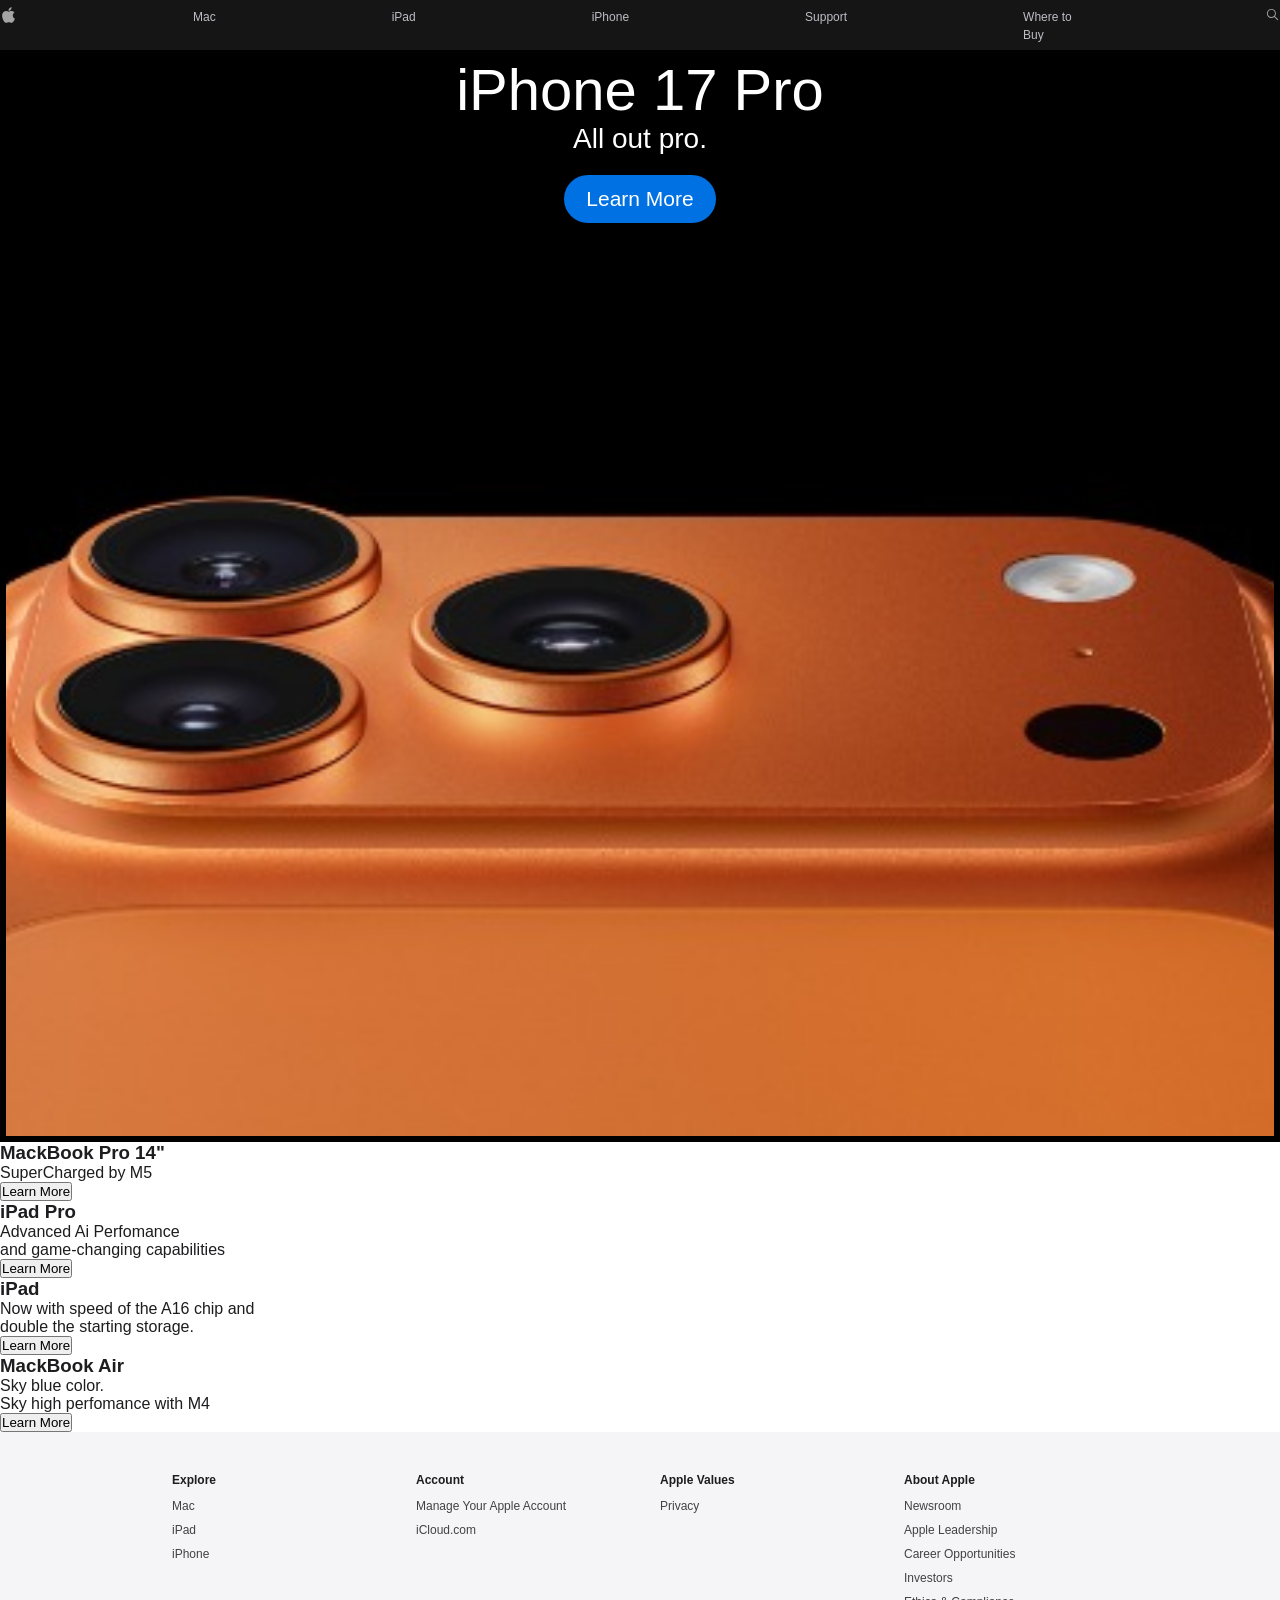
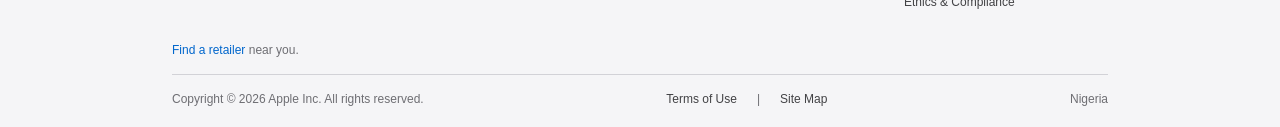
==== index.html @ 44c4ff5c "index and iphone" ====
<!DOCTYPE html>
<html lang="en">
  <head>
    <meta charset="UTF-8" />
    <meta name="viewport" content="width=device-width, initial-scale=1.0" />
    <title>Apple Nigeria</title>

    <!-- ⚠️ DO NOT TOUCH — Tech Lead manages this -->
    <link rel="stylesheet" href="base.css" />
    <link rel="stylesheet" href="/Ldcss/navbar.css" />
    <link rel="stylesheet" href="/Ldcss/hero.css" />
    <link rel="stylesheet" href="/Ldcss/products.css" />
    <link rel="stylesheet" href="/Ldcss/features.css" />
    <link rel="stylesheet" href="/Ldcss/footer.css" />
  </head>
  <body>

    <!-- ================================================
      DEV 1 — NAVBAR - Wisdom
      HTML: here inside <header class="navbar">
      CSS: /Ldcss/navbar.css
      Rule: all your styles must start with .navbar
    ================================================ -->
    <header>
      <!-- DEV 1 PUT YOUR HTML HERE -->
        <nav class="navbar">
          <div class="navContainer">
            <ul class="nav--List">
              <li class="apple-drop">
                <a href="index.html">
                  <svg class="icon" xmlns="http://www.w3.org/2000/svg" x="0px" y="0px" width="17" height="17"
                    viewBox="0 0 30 30">
                    <path
                      d="M25.565,9.785c-0.123,0.077-3.051,1.702-3.051,5.305c0.138,4.109,3.695,5.55,3.756,5.55 c-0.061,0.077-0.537,1.963-1.947,3.94C23.204,26.283,21.962,28,20.076,28c-1.794,0-2.438-1.135-4.508-1.135 c-2.223,0-2.852,1.135-4.554,1.135c-1.886,0-3.22-1.809-4.4-3.496c-1.533-2.208-2.836-5.673-2.882-9 c-0.031-1.763,0.307-3.496,1.165-4.968c1.211-2.055,3.373-3.45,5.734-3.496c1.809-0.061,3.419,1.242,4.523,1.242 c1.058,0,3.036-1.242,5.274-1.242C21.394,7.041,23.97,7.332,25.565,9.785z M15.001,6.688c-0.322-1.61,0.567-3.22,1.395-4.247 c1.058-1.242,2.729-2.085,4.17-2.085c0.092,1.61-0.491,3.189-1.533,4.339C18.098,5.937,16.488,6.872,15.001,6.688z">
                    </path>
                  </svg></a>
              </li>
        
              <li class="mac-drop">
                <a href="mac.html" class="icon2">Mac</a>
                <ul class="dropdown--mac">
                  <li class="explore">Explore All Mac</li>
                  <li>Macbook Air</li>
                  <li>Macbook Pro</li>
                  <li>iMac</li>
                  <li>Mac Studio</li>
                  <li>Mac Mini</li>
                  <li>Mac Pro</li>
                  <li>Display</li>
                </ul>
              </li>
              <li class="ipad-drop">
                <a href="ipad.html" class="icon2">iPad</a>
                <ul class="dropdown--ipad">
                  <li class="explore">Explore iPad</li>
                  <li>Explore All iPad</li>
                  <li>iPad Pro</li>
                  <li>iPad Air</li>
                  <li>iPad</li>
                  <li>iPad Mini</li>
                </ul>
              </li>
              <li class="iphone-drop">
                <a href="/html_pages/iphone.html" class="icon2">iPhone</a>
                <ul class="dropdown--iphone">
                  <li class="explore">Explore iPhone</li>
                  <li>Explore All iPhone</li>
                  <li>iPhone 17 Pro</li>
                  <li>iphone Air</li>
                  <li>iPhone 17</li>
                  <li>iPhone 16</li>
                  <li>iPhone 16e</li>
                </ul>
              </li>
              <li class="support-drop">
                <a href="support.html" class="icon2">Support</a>
        
                <div class="dropdown-wrap">
        
                  <ul class="dropdown--support">
                    <li class="explore">Explore Support</li>
                    <li>iPhone</li>
                    <li>Mac</li>
                    <li>iPad</li>
                    <li>Music</li><br><br>
                    <li class="explore">Get Help</li>
                    <li>Community</li>
                    <li>Check Coverage</li>
                    <li>Helpful Topics</li>
                    <li>Apple Account and Password</li>
                    <li>Billing and Subscription</li>
                  </ul>
                </div>
        
              </li>
              <li class="where-drop">
                <a href="where to buy.html" class="icon2">Where to Buy</a>
                <ul class="dropdown--where">
                  <li class="explore">Explore Where to Buy</li>
                  <li>Authorized Reseller</li>
                  <li>Services and Support</li>
                  <li>Explore All My to Buy</li>
                </ul>
              </li>
              <li><a href="#search">
                  <svg class="icon" xmlns="http://www.w3.org/2000/svg" x="0px" y="0px" width="15" height="15"
                    viewBox="0 0 48 48">
                    <path
                      d="M 20.5 6 C 12.509634 6 6 12.50964 6 20.5 C 6 28.49036 12.509634 35 20.5 35 C 23.956359 35 27.133709 33.779044 29.628906 31.75 L 39.439453 41.560547 A 1.50015 1.50015 0 1 0 41.560547 39.439453 L 31.75 29.628906 C 33.779044 27.133709 35 23.956357 35 20.5 C 35 12.50964 28.490366 6 20.5 6 z M 20.5 9 C 26.869047 9 32 14.130957 32 20.5 C 32 23.602612 30.776198 26.405717 28.791016 28.470703 A 1.50015 1.50015 0 0 0 28.470703 28.791016 C 26.405717 30.776199 23.602614 32 20.5 32 C 14.130953 32 9 26.869043 9 20.5 C 9 14.130957 14.130953 9 20.5 9 z">
                    </path>
                  </svg>
                </a></li>
            </ul>
          </div>
        </nav>
    </header>


    <main>

      <!-- ================================================
        DEV 2 — HERO SECTION - Joshua
        HTML: here inside <ection class="hero">
        CSS:  /Ldcss/hero.css
        Rule: all your styles must start with .hero
      ================================================ -->
      <section class="hero">
        <!-- DEV 2 PUT YOUR HTML HERE -->
         <!-- <h1>IPHONE</h1> -->
        
        <div class="hero-image">
        <h1>iPhone 17 Pro</h1>
        <h2>All out pro.</h2>
        <button type="button" class="btn">Learn More</button>
        
        
        <!-- <img src="iphone img/image.jpeg" alt="iphone 17 pr0" width/> -->
        </div>
      </section>
      </section>


      <!-- ================================================
        DEV 3 — PRODUCTS SECTION - Jerrie
        HTML: here inside <section class="products">
        CSS:  /Ldcss/products.css
        Rule: all your styles must start with .products
      ================================================ -->
      <section class="products">
        <!-- DEV 3 PUT YOUR HTML HERE -->
      </section>


      <!-- ================================================
        DEV 4 — FEATURES SECTION - Simon
        HTML: here inside <section class="features">
        CSS:  /Ldcss/features.css
        Rule: all your styles must start with .features
      ================================================ -->
      <section class="features">
        <!-- DEV 4 PUT YOUR HTML HERE -->
         <section class="iphone">
    <div class="write-up">

      <h1>MackBook Pro 14"</h1>
      <p>SuperCharged by M5</p>
      <button>Learn More</button>
      <img class="A" src="image/asset 22.jpeg" alt="">
    </div>
    
      <div class="write-up">
        <h1>iPad Pro</h1>
        <p>Advanced Ai Perfomance<br>and game-changing capabilities</p>
        <button>Learn More</button> 
        <img class="A" src="image/asset 23.jpeg" alt="">   
      </div>
      
      <div class="write-up">
        <h1>iPad</h1>
        <p>Now with speed of the A16 chip and <br>
        double the starting storage.</p>
        <button>Learn More</button>
        <img class="C" src="image/asset 24.jpeg" alt="">

      </div>
          <div class="write-up">
            <h1>MackBook Air</h1>
            <p>Sky blue color. <br>Sky high perfomance with M4</p>
            <button>Learn More</button>
            <img class="C" src="image/asset 25.jpeg" alt="">
          </div>
          </section>
      </section>

    </main>


    <!-- ================================================
      DEV 5 — FOOTER - Abdul
      HTML: here inside <footer class="apple-footer">
      CSS:  /Ldcss/footer.css
      Rule: all your styles must start with .footer
    ================================================ -->
  
      <!-- DEV 5 PUT YOUR HTML HERE -->
        <footer class="apple-footer">
  <div class="footer-container">

    <div class="footer-links">

      <div class="footer-column">
        <h4>Explore</h4>
        <ul>
          <li><a href="#">Mac</a></li>
          <li><a href="#">iPad</a></li>
          <li><a href="#">iPhone</a></li>
        </ul>
      </div>

      <div class="footer-column">
        <h4>Account</h4>
        <ul>
          <li><a href="#">Manage Your Apple Account</a></li>
          <li><a href="#">iCloud.com</a></li>
        </ul>
      </div>

      <div class="footer-column">
        <h4>Apple Values</h4>
        <ul>
          <li><a href="#">Privacy</a></li>
        </ul>
      </div>

      <div class="footer-column">
        <h4>About Apple</h4>
        <ul>
          <li><a href="#">Newsroom</a></li>
          <li><a href="#">Apple Leadership</a></li>
          <li><a href="#">Career Opportunities</a></li>
          <li><a href="#">Investors</a></li>
          <li><a href="#">Ethics & Compliance</a></li>
        </ul>
      </div>

    </div>

    <div class="footer-retailer">
       <p><a href="https://locate.apple.com/ng/en/">Find a retailer</a> near you.</p>
    </div>

    <hr>

    <div class="footer-bottom">
      <p>Copyright © 2026 Apple Inc. All rights reserved.</p>

      <div class="footer-legal-links">
        <a href="#">Terms of Use</a>
        <p> | </p>
        <a href="#">Site Map</a>
      </div>

      <p>Nigeria</p>
    </div>

  </div>
    </footer>

  </body>
</html>
---- base.css ----
/* ================================================
   BASE — DO NOT TOUCH
   Managed by: Tech Lead
================================================ */

* {
  margin: 0;
  padding: 0;
  box-sizing: border-box;
}

:root {
  --color-black: #1d1d1f;
  --color-white: #f5f5f7;
  --color-gray: #6e6e73;
  --color-blue: #0071e3;
  --font-main: -apple-system, BlinkMacSystemFont, 'SF Pro Display', sans-serif;
  --max-width: 1200px;
}

body {
  font-family: var(--font-main);
  color: var(--color-black);
  background-color: #fff;
}
---- Ldcss/navbar.css ----
* {
  margin: 0;
  padding: 0;
  box-sizing: border-box;
}

header {
  background: rgba(0, 0, 0, 0.9176470588);
  position: sticky;
  top: 0;
  position: relative;
  z-index: 1000;
}

.navbar {
  width: 100%;
  height: 50px;
  display: flex;
  align-items: center;
}

.nav--List {
  display: flex;
  list-style: none;
  gap: 11em;
  align-self: center;
}

.navbar ul li a {
  text-decoration: none;
  color: #bdbdc5;
  font-size: 12px;
  font-weight: 400;
}

.icon {
  fill: #a4a4a4;
  transition: fill 0.3s ease;
  cursor: pointer;
  font-size: 10px;
}

.icon:hover {
  fill: rgb(255, 255, 255);
}

.icon2 {
  fill: #a4a4a4;
  transition: color 0.3s ease;
  cursor: pointer;
}

.icon2:hover {
  color: rgb(255, 255, 255);
}

.navContainer {
  width: -moz-max-content;
  width: max-content;
  margin: 0 auto;
  display: flex;
  justify-content: center;
}

.dropdown--mac {
  display: none;
  position: absolute;
  top: 50px;
  left: 0;
  width: 100%;
  background-color: rgba(0, 0, 0, 0.9176470588);
  color: #6e6e73;
  padding: 3em 0;
  font-size: 17px;
}

.dropdown--ipad {
  display: none;
  position: absolute;
  top: 50px;
  left: 0;
  width: 100%;
  background-color: rgba(0, 0, 0, 0.9176470588);
  color: #6e6e73;
  padding: 3.5em 0;
  font-size: 17px;
}

.dropdown--iphone {
  display: none;
  position: absolute;
  top: 50px;
  left: 0;
  width: 100%;
  background-color: rgba(0, 0, 0, 0.9176470588);
  color: #6e6e73;
  padding: 3.5em 0;
  font-size: 17px;
}

.dropdown--support {
  display: none;
  position: absolute;
  top: 50px;
  left: 0;
  width: 100%;
  background-color: rgba(0, 0, 0, 0.9176470588);
  color: #6e6e73;
  padding: 3.5em 0;
  font-size: 17px;
}

.dropdown--where {
  display: none;
  position: absolute;
  top: 50px;
  left: 0;
  width: 100%;
  background-color: rgba(0, 0, 0, 0.9176470588);
  color: #6e6e73;
  padding: 3.5em 0;
  font-size: 17px;
}

.dropdown-wrap {
  max-width: 980px;
  margin: 0 auto;
  display: flex;
}

.mac-drop:hover .dropdown--mac {
  display: block;
}

.ipad-drop:hover .dropdown--ipad {
  display: block;
}

.iphone-drop:hover .dropdown--iphone {
  display: block;
}

.support-drop:hover .dropdown--support {
  display: block;
}

.where-drop:hover .dropdown--where {
  display: block;
}

.dropdown--ipad li a {
  color: #6e6e73;
  text-decoration: none;
}

.dropdown--mac li a {
  color: #6e6e73;
  text-decoration: none;
}

.dropdown--ipad li:hover {
  color: rgb(255, 255, 255);
  cursor: pointer;
}

.dropdown--mac li:hover {
  color: rgb(255, 255, 255);
  cursor: pointer;
}

.dropdown--iphone li a {
  color: #6e6e73;
  text-decoration: none;
}

.dropdown--iphone li:hover {
  color: rgb(255, 255, 255);
  cursor: pointer;
}

.dropdown--support li a {
  color: #6e6e73;
  text-decoration: none;
}

.dropdown--support li:hover {
  color: rgb(255, 255, 255);
  cursor: pointer;
}

.dropdown--where li a {
  color: #6e6e73;
  text-decoration: none;
}

.dropdown--where li:hover {
  color: rgb(255, 255, 255);
  cursor: pointer;
}

.explore {
  font-size: 9px;
}

#header-title {
  font-size: 56px;
  line-height: 60px;
  font-weight: 600;
  margin: 0.5em 1.78em;
}

@media screen and (max-width: 1200px) {
  .navbar ul {
    gap: 3em;
  }
}

@media screen and (max-width: 768px) {
  .navbar ul {
    gap: 2em;
  }
}

@media screen and (max-width: 480px) {
  .navbar ul {
    gap: 1em;
  }
}

@media screen and (max-width: 360px) {
  .navbar ul {
    gap: 0.5em;
  }
}

* {
  margin: 0;
  padding: 0;
  box-sizing: border-box;
  font-family: "SF Pro Text", -apple-system, BlinkMacSystemFont, "Segoe UI", Roboto, Helvetica, Arial, sans-serif;
}

/*# sourceMappingURL=styles.css.map */
---- Ldcss/hero.css ----
.hero{
  padding: 6px;
  margin: 0%;
  color: #ffff;
  font-size: 58px;
  font-family: system-ui, -apple-system, BlinkMacSystemFont, 'Segoe UI', Roboto, Oxygen, Ubuntu, Cantarell, 'Open Sans', 'Helvetica Neue', sans-serif;
  background-color: black;
  
  .header-title {
  font-size: 24px;
  line-height: 60px;
  font-weight: 500;
  /* margin: 0.5em 1.78em; */
}

  
 .hero-image{
  background-image: url("../Assets/image/image.jpeg");
  height: 120vh;
  background-size: cover;
  background-position: center top;
  display: flex;
  flex-direction: column;
  width: 100%;
  align-items: center;
  background-repeat: no-repeat;

  

  

 }

 h2{
  padding-bottom: 20px;
  font-weight: 400;
  font-size: 28px;
 }

 .btn{
  font-size: 21px;
  padding: 12px 22px;
  border-radius: 100px;
  background-color: #0071E3;
  color: #ffff;
  border: none;
  }
  h1{
    font-size: 58px;
    font-weight: 500;
  }
   }
---- Ldcss/footer.css ----
/* ================================
   APPLE FOOTER (Nigeria Version)
================================ */

.apple-footer {
  background-color: #f5f5f7;
  color: #6e6e73;
  font-family: -apple-system, BlinkMacSystemFont, "SF Pro Text",
    "SF Pro Display", "Helvetica Neue", Helvetica, Arial, sans-serif;
  font-size: 12px;
  line-height: 1.33337;
  font-weight: 400;
  padding: 40px 0 20px;
}

.footer-container {
  max-width: 1024px;
  margin: 0 auto;
  padding: 0 22px;
}

/* ================================
   TOP LINK COLUMNS
================================ */

.footer-links {
  display: grid;
  grid-template-columns: repeat(4, 1fr);
  column-gap: 40px;
  margin-bottom: 24px;
}

.footer-column h4 {
  font-size: 12px;
  font-weight: 600;
  color: #1d1d1f;
  margin-bottom: 10px;
}

.footer-column ul {
  list-style: none;
  padding: 0;
  margin: 0;
}

.footer-column li {
  margin-bottom: 8px;
}

.footer-column a {
  text-decoration: none;
  color: #424245;
  transition: color 0.2s ease;
}

.footer-column a:hover {
  text-decoration: underline;
}

/* ================================
   RETAILER ROW
================================ */

.footer-retailer {
  font-size: 12px;
  margin-bottom: 16px;
}

.footer-retailer a {
  color: #0066cc; 
  text-decoration: none;
}

.footer-retailer a:hover {
  text-decoration: underline;
}

/* ================================
   DIVIDER
================================ */

.apple-footer hr {
  border: none;
  border-top: 1px solid #d2d2d7;
  margin: 16px 0;
}

/* ================================
   BOTTOM LEGAL ROW
================================ */

.footer-bottom {
  display: flex;
  align-items: center;
  justify-content: space-between;
  font-size: 12px;
}

.footer-legal-links {
  display: flex;
  gap: 20px;
}

.footer-legal-links a {
  color: #424245;
  text-decoration: none;
}

.footer-legal-links a:hover {
  text-decoration: underline;
}

.footer-bottom p {
  margin: 0;
}

.apple-footer {
  background: #f5f5f7;
  width: 100%;
}

.footer-container {
  max-width: 980px;   
  margin: 0 auto;
  padding: 0 22px;
}


/* ================================
   IPHONE PAGE FOOTER (Nigeria Version)
================================ */


/* legal information/Footnotes Section and disclaimers. */
  /* RESET */

  * {
    margin: 0;
    padding: 0;
    box-sizing: border-box;
  }

  body {
  margin: 0;
  font-family: -apple-system, BlinkMacSystemFont, "SF Pro Text",
               "SF Pro Icons", "Helvetica Neue", Helvetica, Arial, sans-serif;
  background: #ffffff;
}

/* LEGAL SECTION  */
.iphone-legal {
  background-color: #f5f5f7;
  padding-top: 40px;
  padding-bottom: 40px;
  border-bottom: 1px solid #d2d2d7;
  font-size: 12px;
  line-height: 1.33337;
  color: #6e6e73;
}

/* CENTER CONTAINER */
.legal-container {
  max-width: 980px;
  margin: 0 auto;
  padding-left: 22px;
  padding-right: 22px;
}

/* ORDERED LIST */
.legal-list {
  margin: 0;
  padding-left: 20px;
}

/* LIST ITEMS */
.legal-list li {
  margin-bottom: 8px;
}

/* LAST LIST ITEM */
.legal-list li:last-child {
  margin-bottom: 16px;
}

/* PARAGRAPHS AFTER LIST */
.legal-extra {
  margin-top: 8px;
  margin-bottom: 1px;
}

/* LINKS */
.iphone-legal a {
  color: rgb(36, 37, 38);
  text-decoration: underline;
}

.iphone-legal a:hover {
  color: #004080;
}

/* ================================
   RESPONSIVE
================================ */

@media (max-width: 768px) {

  .footer-links {
    grid-template-columns: 1fr;
    row-gap: 24px;
  }

  .footer-bottom {
    flex-direction: column;
    align-items: flex-start;
    gap: 10px;
  }

  .footer-legal-links {
    gap: 12px;
  }
}
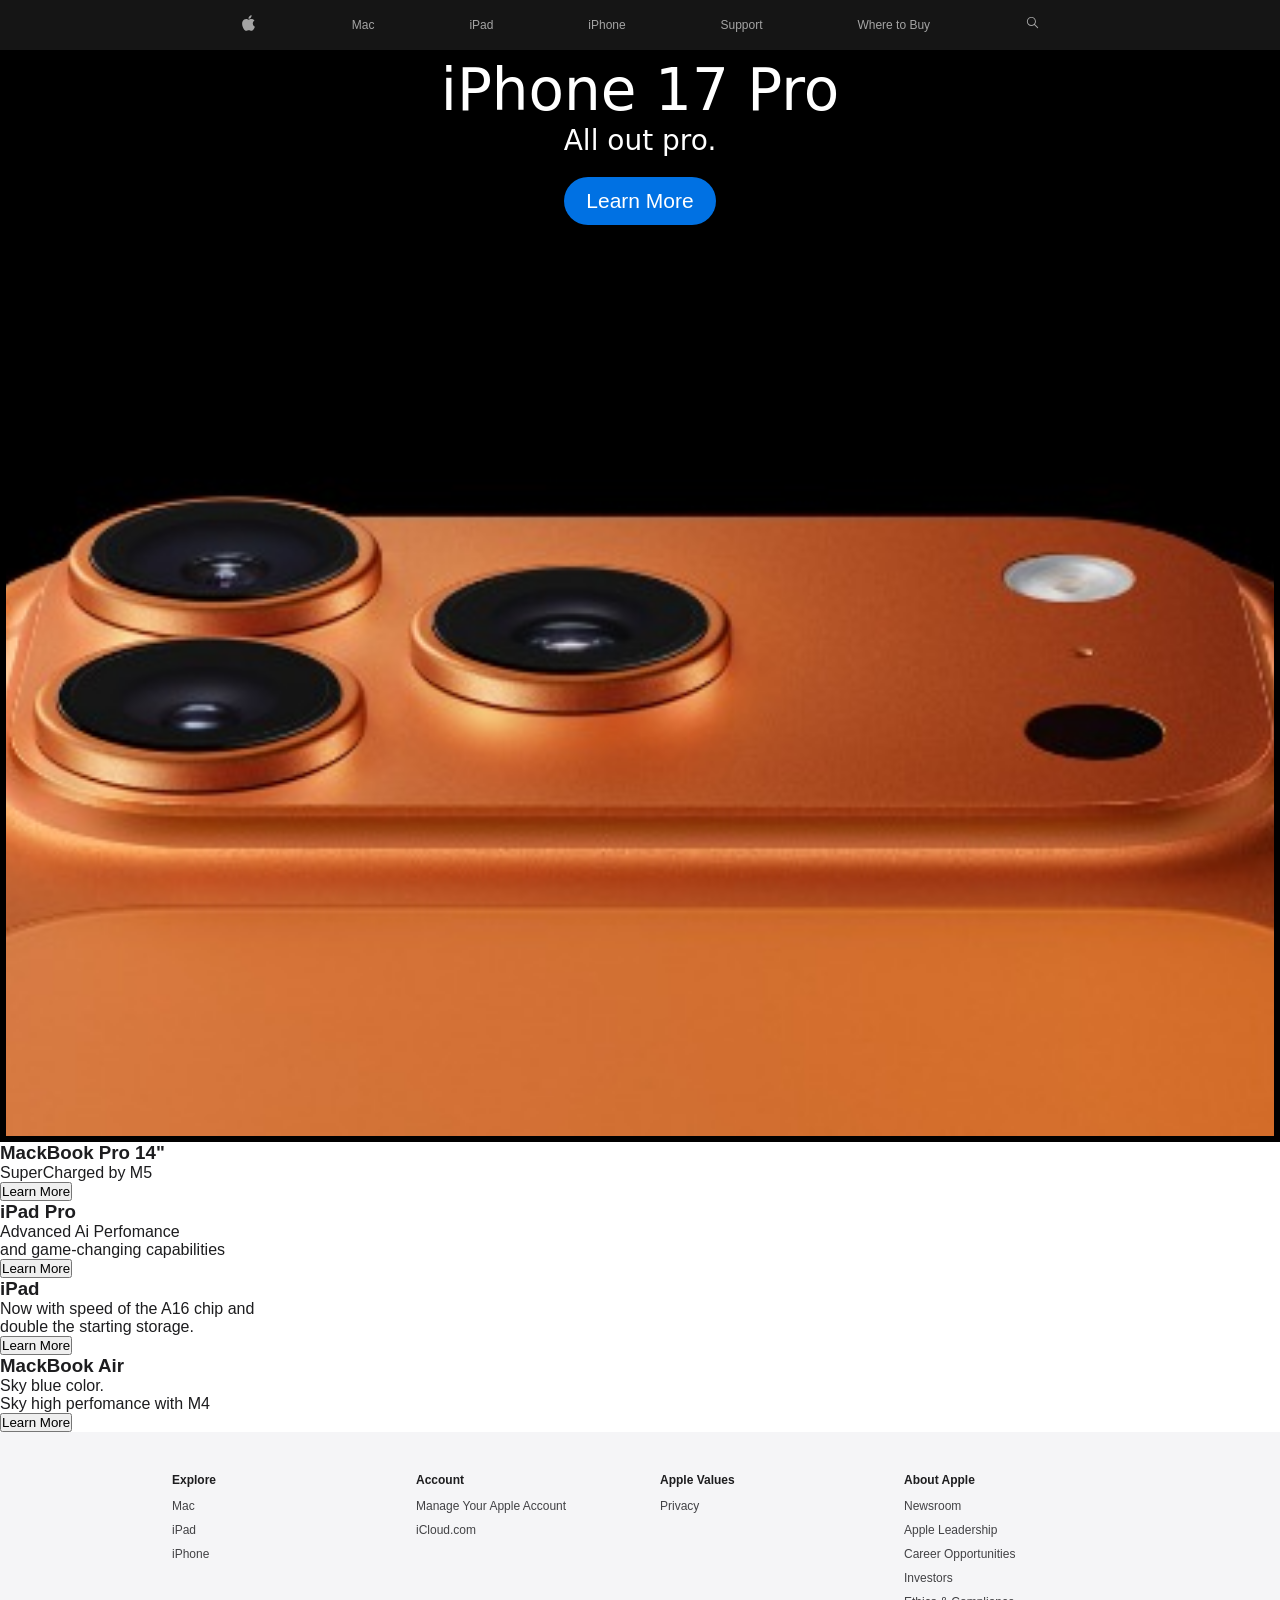
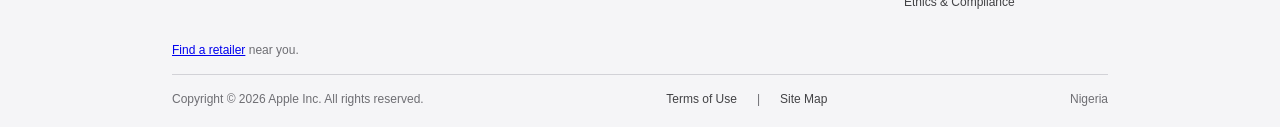
==== commit e8f32a21: "Implementation - Footer_Section" ====
--- a/index.html
+++ b/index.html
@@ -11,7 +11,7 @@
     <link rel="stylesheet" href="/Ldcss/hero.css" />
     <link rel="stylesheet" href="/Ldcss/products.css" />
     <link rel="stylesheet" href="/Ldcss/features.css" />
-    <link rel="stylesheet" href="/Ldcss/footer.css" />
+    <link rel="stylesheet" href="Ldcss/footer.css" />
   </head>
   <body>
 
@@ -120,7 +120,7 @@
 
       <!-- ================================================
         DEV 2 — HERO SECTION - Joshua
-        HTML: here inside <ection class="hero">
+        HTML: here inside <section class="hero">
         CSS:  /Ldcss/hero.css
         Rule: all your styles must start with .hero
       ================================================ -->
@@ -199,7 +199,7 @@
       DEV 5 — FOOTER - Abdul
       HTML: here inside <footer class="apple-footer">
       CSS:  /Ldcss/footer.css
-      Rule: all your styles must start with .footer
+      Rule: all your styles must start with .apple-footer
     ================================================ -->
   
       <!-- DEV 5 PUT YOUR HTML HERE -->
@@ -245,12 +245,19 @@
 
     </div>
 
+    <!-- RETAILER SECTION -->
+
     <div class="footer-retailer">
-       <p><a href="https://locate.apple.com/ng/en/">Find a retailer</a> near you.</p>
-    </div>
+       <p>
+        <a href="https://locate.apple.com/ng/en/">Find a retailer</a> near you.</p>
+    </div>
+
+    <!-- DIVIDER -->
 
     <hr>
 
+    <!-- BOTTOM LEGAL BAR -->
+    
     <div class="footer-bottom">
       <p>Copyright © 2026 Apple Inc. All rights reserved.</p>
 
--- a/Ldcss/navbar.css
+++ b/Ldcss/navbar.css
@@ -1,11 +1,5 @@
-* {
-  margin: 0;
-  padding: 0;
-  box-sizing: border-box;
-}
-
 header {
-  background: rgba(0, 0, 0, 0.9176470588);
+  background: rgb(21, 21, 21);
   position: sticky;
   top: 0;
   position: relative;
@@ -19,225 +13,276 @@
   align-items: center;
 }
 
-.nav--List {
-  display: flex;
-  list-style: none;
-  gap: 11em;
+.navbar .nav--List {
+  display: flex;
+  list-style: none;
+  width: 100%;
+  justify-content: space-between;
   align-self: center;
 }
 
 .navbar ul li a {
   text-decoration: none;
-  color: #bdbdc5;
+  color: #a4a4a4;
   font-size: 12px;
   font-weight: 400;
 }
 
-.icon {
+.navbar .icon {
   fill: #a4a4a4;
   transition: fill 0.3s ease;
   cursor: pointer;
   font-size: 10px;
 }
 
-.icon:hover {
+.navbar .icon:hover {
   fill: rgb(255, 255, 255);
 }
 
-.icon2 {
+.navbar .icon2 {
   fill: #a4a4a4;
   transition: color 0.3s ease;
   cursor: pointer;
 }
 
-.icon2:hover {
-  color: rgb(255, 255, 255);
-}
-
-.navContainer {
-  width: -moz-max-content;
-  width: max-content;
-  margin: 0 auto;
-  display: flex;
-  justify-content: center;
-}
-
-.dropdown--mac {
-  display: none;
-  position: absolute;
-  top: 50px;
-  left: 0;
-  width: 100%;
-  background-color: rgba(0, 0, 0, 0.9176470588);
-  color: #6e6e73;
-  padding: 3em 0;
-  font-size: 17px;
-}
-
-.dropdown--ipad {
-  display: none;
-  position: absolute;
-  top: 50px;
-  left: 0;
-  width: 100%;
-  background-color: rgba(0, 0, 0, 0.9176470588);
-  color: #6e6e73;
-  padding: 3.5em 0;
-  font-size: 17px;
-}
-
-.dropdown--iphone {
-  display: none;
-  position: absolute;
-  top: 50px;
-  left: 0;
-  width: 100%;
-  background-color: rgba(0, 0, 0, 0.9176470588);
-  color: #6e6e73;
-  padding: 3.5em 0;
-  font-size: 17px;
-}
-
-.dropdown--support {
-  display: none;
-  position: absolute;
-  top: 50px;
-  left: 0;
-  width: 100%;
-  background-color: rgba(0, 0, 0, 0.9176470588);
-  color: #6e6e73;
-  padding: 3.5em 0;
-  font-size: 17px;
-}
-
-.dropdown--where {
-  display: none;
-  position: absolute;
-  top: 50px;
-  left: 0;
-  width: 100%;
-  background-color: rgba(0, 0, 0, 0.9176470588);
-  color: #6e6e73;
-  padding: 3.5em 0;
-  font-size: 17px;
-}
-
-.dropdown-wrap {
+.navbar .icon2:hover {
+  color: rgb(255, 255, 255);
+}
+
+.navbar .navContainer {
+  width: 800px;
+  margin: 0 auto;
+  display: flex;
+}
+
+.navbar .dropdown--mac {
+  display: none;
+  position: absolute;
+  top: 35px;
+  left: 0;
+  width: 100%;
+  background-color: rgb(21, 21, 21);
+  color: #cbcbd1;
+  padding: 3em 0;
+  font-size: 23px;
+  font-weight: 500;
+  z-index: 1000;
+}
+
+.navbar .dropdown--mac div {
+  width: 800px;
+  margin: 0 auto;
+  list-style: none;
+}
+
+.navbar .dropdown--mac li {
+  line-height: 1.8;
+}
+
+.navbar .dropdown--ipad {
+  display: none;
+  position: absolute;
+  top: 35px;
+  left: 0;
+  width: 100%;
+  background-color: rgb(21, 21, 21);
+  color: #cbcbd1;
+  padding: 3em 0;
+  font-size: 23px;
+  font-weight: 500;
+  z-index: 1000;
+}
+
+.navbar .dropdown--ipad div {
+  width: 800px;
+  margin: 0 auto;
+  list-style: none;
+}
+
+.navbar .dropdown--ipad li {
+  line-height: 1.8;
+}
+
+.navbar .dropdown--iphone {
+  display: none;
+  position: absolute;
+  top: 35px;
+  left: 0;
+  width: 100%;
+  background-color: rgb(21, 21, 21);
+  color: #cbcbd1;
+  padding: 3em 0;
+  font-size: 23px;
+  font-weight: 500;
+  z-index: 1000;
+}
+
+.navbar .dropdown--iphone div {
+  width: 800px;
+  margin: 0 auto;
+  list-style: none;
+}
+
+.navbar .dropdown--iphone li {
+  line-height: 1.8;
+}
+
+.navbar .dropdown--support {
+  display: none;
+  position: absolute;
+  top: 35px;
+  left: 0;
+  width: 100%;
+  background-color: rgb(21, 21, 21);
+  color: #cbcbd1;
+  padding: 3em 0;
+  font-size: 23px;
+  font-weight: 500;
+  z-index: 1000;
+}
+
+.navbar .dropdown--mac > div {
+  width: 800px;
+  margin: 0 auto;
+  list-style: none;
+  display: flex;
+  gap: 2em;
+}
+
+.navbar .dropdown--ipad > div {
+  width: 800px;
+  margin: 0 auto;
+  list-style: none;
+  display: flex;
+  gap: 2em;
+}
+
+.navbar .dropdown--iphone > div {
+  width: 800px;
+  margin: 0 auto;
+  list-style: none;
+  display: flex;
+  gap: 2em;
+}
+
+.navbar .dropdown--support > div {
+  width: 800px;
+  margin: 0 auto;
+  list-style: none;
+  display: flex;
+  gap: 4em;
+}
+
+.navbar .dropdown--support {
+  line-height: 1.7;
+}
+
+.navbar .dropdown--where {
+  display: none;
+  position: absolute;
+  top: 35px;
+  left: 0;
+  width: 100%;
+  background-color: rgb(21, 21, 21);
+  color: #cbcbd1;
+  padding: 3em 0;
+  font-size: 23px;
+  font-weight: 500;
+  z-index: 1000;
+}
+
+.navbar .dropdown--where div {
+  width: 800px;
+  margin: 0 auto;
+  list-style: none;
+}
+
+.navbar .dropdown--where li {
+  line-height: 1.8;
+}
+
+.navbar .dropdown-wrap {
   max-width: 980px;
   margin: 0 auto;
   display: flex;
 }
 
-.mac-drop:hover .dropdown--mac {
-  display: block;
-}
-
-.ipad-drop:hover .dropdown--ipad {
-  display: block;
-}
-
-.iphone-drop:hover .dropdown--iphone {
-  display: block;
-}
-
-.support-drop:hover .dropdown--support {
-  display: block;
-}
-
-.where-drop:hover .dropdown--where {
-  display: block;
-}
-
-.dropdown--ipad li a {
-  color: #6e6e73;
-  text-decoration: none;
-}
-
-.dropdown--mac li a {
-  color: #6e6e73;
-  text-decoration: none;
-}
-
-.dropdown--ipad li:hover {
-  color: rgb(255, 255, 255);
-  cursor: pointer;
-}
-
-.dropdown--mac li:hover {
-  color: rgb(255, 255, 255);
-  cursor: pointer;
-}
-
-.dropdown--iphone li a {
-  color: #6e6e73;
-  text-decoration: none;
-}
-
-.dropdown--iphone li:hover {
-  color: rgb(255, 255, 255);
-  cursor: pointer;
-}
-
-.dropdown--support li a {
-  color: #6e6e73;
-  text-decoration: none;
-}
-
-.dropdown--support li:hover {
-  color: rgb(255, 255, 255);
-  cursor: pointer;
-}
-
-.dropdown--where li a {
-  color: #6e6e73;
-  text-decoration: none;
-}
-
-.dropdown--where li:hover {
-  color: rgb(255, 255, 255);
-  cursor: pointer;
-}
-
-.explore {
-  font-size: 9px;
-}
-
-#header-title {
-  font-size: 56px;
-  line-height: 60px;
+.navbar .mac-drop:hover .dropdown--mac {
+  display: block;
+}
+
+.navbar .ipad-drop:hover .dropdown--ipad {
+  display: block;
+}
+
+.navbar .iphone-drop:hover .dropdown--iphone {
+  display: block;
+}
+
+.navbar .support-drop:hover .dropdown--support {
+  display: block;
+}
+
+.navbar .where-drop:hover .dropdown--where {
+  display: block;
+}
+
+.navbar .dropdown--ipad li a {
+  color: #6e6e73;
+  text-decoration: none;
+}
+
+.navbar .dropdown--mac li a {
+  color: #6e6e73;
+  text-decoration: none;
+}
+
+.navbar .dropdown--ipad li:hover {
+  color: rgb(255, 255, 255);
+  cursor: pointer;
+}
+
+.navbar .dropdown--mac li:hover {
+  color: rgb(255, 255, 255);
+  cursor: pointer;
+}
+
+.navbar .dropdown--iphone li a {
+  color: #6e6e73;
+  text-decoration: none;
+}
+
+.navbar .dropdown--iphone li:hover {
+  color: rgb(255, 255, 255);
+  cursor: pointer;
+}
+
+.navbar .dropdown--support li a {
+  color: #6e6e73;
+  text-decoration: none;
+}
+
+.navbar .dropdown--support li:hover {
+  color: rgb(255, 255, 255);
+  cursor: pointer;
+}
+
+.navbar .dropdown--where li a {
+  color: #6e6e73;
+  text-decoration: none;
+}
+
+.navbar .dropdown--where li:hover {
+  color: rgb(255, 255, 255);
+  cursor: pointer;
+}
+
+.navbar .explore {
+  font-size: 10px;
+  font-weight: 400;
+}
+
+.navbar .explorer {
+  font-size: 13px;
   font-weight: 600;
-  margin: 0.5em 1.78em;
-}
-
-@media screen and (max-width: 1200px) {
-  .navbar ul {
-    gap: 3em;
-  }
-}
-
-@media screen and (max-width: 768px) {
-  .navbar ul {
-    gap: 2em;
-  }
-}
-
-@media screen and (max-width: 480px) {
-  .navbar ul {
-    gap: 1em;
-  }
-}
-
-@media screen and (max-width: 360px) {
-  .navbar ul {
-    gap: 0.5em;
-  }
-}
-
-* {
-  margin: 0;
-  padding: 0;
-  box-sizing: border-box;
-  font-family: "SF Pro Text", -apple-system, BlinkMacSystemFont, "Segoe UI", Roboto, Helvetica, Arial, sans-serif;
-}
-
-/*# sourceMappingURL=styles.css.map */+}
--- a/Ldcss/footer.css
+++ b/Ldcss/footer.css
@@ -66,14 +66,10 @@
   margin-bottom: 16px;
 }
 
-.footer-retailer a {
-  color: #0066cc; 
-  text-decoration: none;
+.footer-retailer a { 
+  text-decoration: underline;
 }
 
-.footer-retailer a:hover {
-  text-decoration: underline;
-}
 
 /* ================================
    DIVIDER
@@ -125,79 +121,6 @@
   padding: 0 22px;
 }
 
-
-/* ================================
-   IPHONE PAGE FOOTER (Nigeria Version)
-================================ */
-
-
-/* legal information/Footnotes Section and disclaimers. */
-  /* RESET */
-
-  * {
-    margin: 0;
-    padding: 0;
-    box-sizing: border-box;
-  }
-
-  body {
-  margin: 0;
-  font-family: -apple-system, BlinkMacSystemFont, "SF Pro Text",
-               "SF Pro Icons", "Helvetica Neue", Helvetica, Arial, sans-serif;
-  background: #ffffff;
-}
-
-/* LEGAL SECTION  */
-.iphone-legal {
-  background-color: #f5f5f7;
-  padding-top: 40px;
-  padding-bottom: 40px;
-  border-bottom: 1px solid #d2d2d7;
-  font-size: 12px;
-  line-height: 1.33337;
-  color: #6e6e73;
-}
-
-/* CENTER CONTAINER */
-.legal-container {
-  max-width: 980px;
-  margin: 0 auto;
-  padding-left: 22px;
-  padding-right: 22px;
-}
-
-/* ORDERED LIST */
-.legal-list {
-  margin: 0;
-  padding-left: 20px;
-}
-
-/* LIST ITEMS */
-.legal-list li {
-  margin-bottom: 8px;
-}
-
-/* LAST LIST ITEM */
-.legal-list li:last-child {
-  margin-bottom: 16px;
-}
-
-/* PARAGRAPHS AFTER LIST */
-.legal-extra {
-  margin-top: 8px;
-  margin-bottom: 1px;
-}
-
-/* LINKS */
-.iphone-legal a {
-  color: rgb(36, 37, 38);
-  text-decoration: underline;
-}
-
-.iphone-legal a:hover {
-  color: #004080;
-}
-
 /* ================================
    RESPONSIVE
 ================================ */
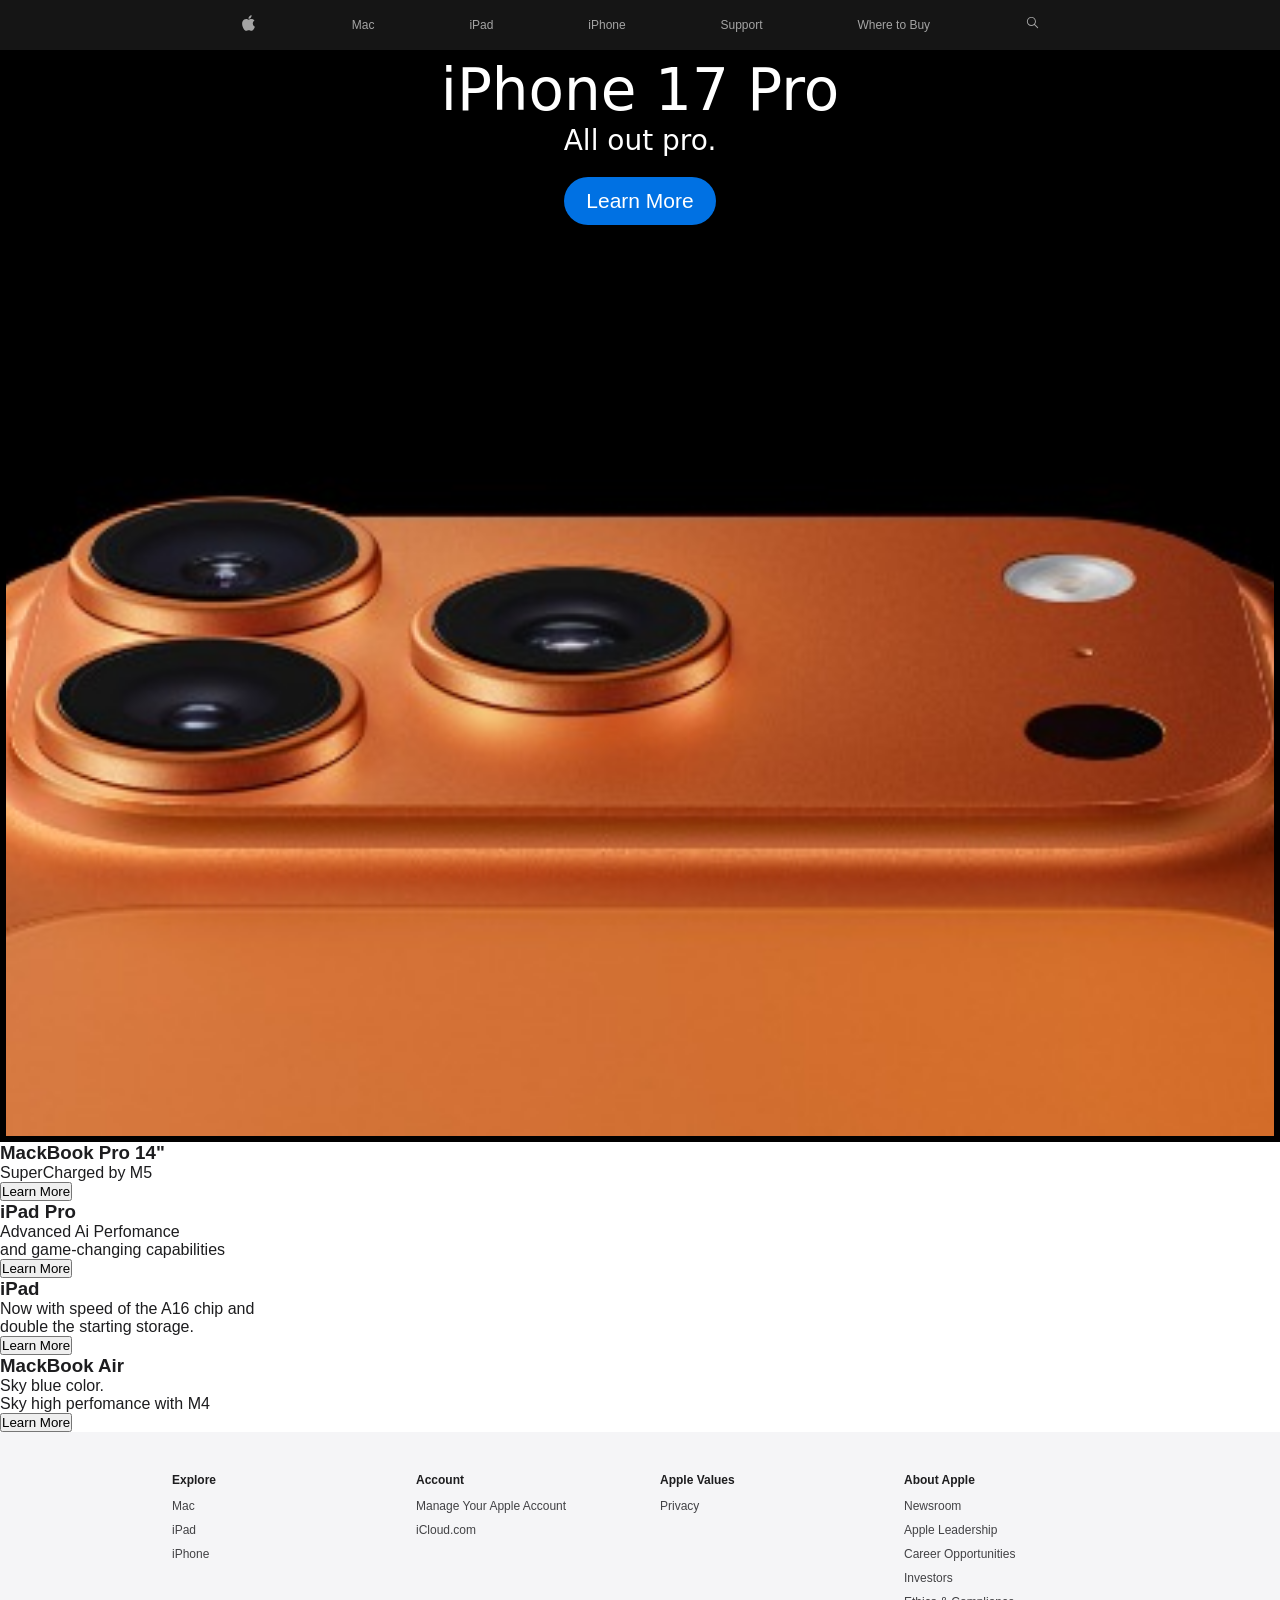
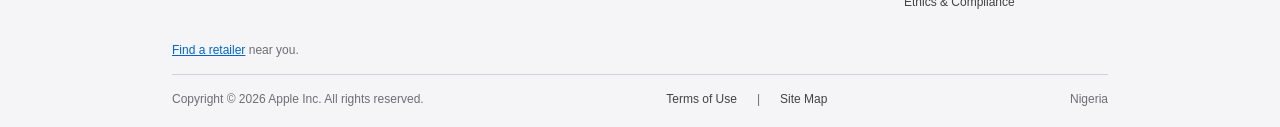
==== commit 143e68e6: "Merge branch 'main' into Footer_Section" ====
--- a/index.html
+++ b/index.html
@@ -7,10 +7,10 @@
 
     <!-- ⚠️ DO NOT TOUCH — Tech Lead manages this -->
     <link rel="stylesheet" href="base.css" />
-    <link rel="stylesheet" href="/Ldcss/navbar.css" />
-    <link rel="stylesheet" href="/Ldcss/hero.css" />
-    <link rel="stylesheet" href="/Ldcss/products.css" />
-    <link rel="stylesheet" href="/Ldcss/features.css" />
+    <link rel="stylesheet" href="Ldcss/navbar.css" />
+    <link rel="stylesheet" href="Ldcss/hero.css" />
+    <link rel="stylesheet" href="Ldcss/products.css" />
+    <link rel="stylesheet" href="Ldcss/features.css" />
     <link rel="stylesheet" href="Ldcss/footer.css" />
   </head>
   <body>
@@ -21,7 +21,9 @@
       CSS: /Ldcss/navbar.css
       Rule: all your styles must start with .navbar
     ================================================ -->
-    <header>
+    
+             
+      <header>
       <!-- DEV 1 PUT YOUR HTML HERE -->
         <nav class="navbar">
           <div class="navContainer">
@@ -39,56 +41,87 @@
               <li class="mac-drop">
                 <a href="mac.html" class="icon2">Mac</a>
                 <ul class="dropdown--mac">
-                  <li class="explore">Explore All Mac</li>
-                  <li>Macbook Air</li>
-                  <li>Macbook Pro</li>
-                  <li>iMac</li>
-                  <li>Mac Studio</li>
-                  <li>Mac Mini</li>
-                  <li>Mac Pro</li>
-                  <li>Display</li>
+                  <div>
+                    <div>
+                      <li class="explore">Explore All Mac</li>
+                      <li>Macbook Air</li>
+                      <li>Macbook Pro</li>
+                      <li>iMac</li>
+                      <li>Mac Studio</li>
+                      <li>Mac Mini</li>
+                      <li>Mac Pro</li>
+                      <li>Display</li>
+                    </div>
+                    <div>
+                      <li class="explore">More From Mac</li>
+                      <li class="explorer">Mac Support</li>
+                    </div>
+                  </div>
                 </ul>
               </li>
               <li class="ipad-drop">
                 <a href="ipad.html" class="icon2">iPad</a>
                 <ul class="dropdown--ipad">
-                  <li class="explore">Explore iPad</li>
-                  <li>Explore All iPad</li>
-                  <li>iPad Pro</li>
-                  <li>iPad Air</li>
-                  <li>iPad</li>
-                  <li>iPad Mini</li>
+                  <div>
+                    <div>
+                      <li class="explore">Explore iPad</li>
+                      <li>Explore All iPad</li>
+                      <li>iPad Pro</li>
+                      <li>iPad Air</li>
+                      <li>iPad</li>
+                      <li>iPad Mini</li>
+                    </div>
+                    <div>
+                      <li class="explore">More From ipad</li>
+                      <li class="explorer">ipad Support</li>
+                    </div>
+                  </div>
                 </ul>
               </li>
               <li class="iphone-drop">
-                <a href="/html_pages/iphone.html" class="icon2">iPhone</a>
+                <a href="html_pages/iphone.html" class="icon2">iPhone</a>
                 <ul class="dropdown--iphone">
-                  <li class="explore">Explore iPhone</li>
-                  <li>Explore All iPhone</li>
-                  <li>iPhone 17 Pro</li>
-                  <li>iphone Air</li>
-                  <li>iPhone 17</li>
-                  <li>iPhone 16</li>
-                  <li>iPhone 16e</li>
+                  <div>
+                    <div>
+                      <li class="explore">Explore iPhone</li>
+                      <li>Explore All iPhone</li>
+                      <li>iPhone 17 Pro</li>
+                      <li>iphone Air</li>
+                      <li>iPhone 17</li>
+                      <li>iPhone 16</li>
+                      <li>iPhone 16e</li>
+                    </div>
+                    <div>
+                      <li class="explore">More From iphone</li>
+                      <li class="explorer">iphone Support</li>
+                    </div>
+                  </div>
                 </ul>
               </li>
               <li class="support-drop">
                 <a href="support.html" class="icon2">Support</a>
-        
                 <div class="dropdown-wrap">
-        
                   <ul class="dropdown--support">
-                    <li class="explore">Explore Support</li>
-                    <li>iPhone</li>
-                    <li>Mac</li>
-                    <li>iPad</li>
-                    <li>Music</li><br><br>
-                    <li class="explore">Get Help</li>
-                    <li>Community</li>
-                    <li>Check Coverage</li>
-                    <li>Helpful Topics</li>
-                    <li>Apple Account and Password</li>
-                    <li>Billing and Subscription</li>
+                    <div>
+                      <div>
+                        <li class="explore">Explore Support</li>
+                        <li>iPhone</li>
+                        <li>Mac</li>
+                        <li>iPad</li>
+                        <li>Music</li>
+                        <li class="explorer">Explore Support</li>
+                      </div>
+                      <div>
+                        <li class="explore">Get Help</li>
+                        <li class="explorer">Community</li>
+                        <li class="explorer">Check Coverage</li>
+                      </div>
+                      <div>
+                        <li class="explore">Helpful Topics</li>
+                        <li class="explorer">Apple Account and Password</li>
+                        <li class="explorer">Billing and Subscription</li>
+                      </div>
+                    </div>
                   </ul>
                 </div>
         
@@ -96,10 +129,12 @@
               <li class="where-drop">
                 <a href="where to buy.html" class="icon2">Where to Buy</a>
                 <ul class="dropdown--where">
-                  <li class="explore">Explore Where to Buy</li>
-                  <li>Authorized Reseller</li>
-                  <li>Services and Support</li>
-                  <li>Explore All My to Buy</li>
+                  <div>
+                    <li class="explore">Explore Where to Buy</li>
+                    <li>Authorized Reseller</li>
+                    <li>Services and Support</li>
+                    <li class="explorer">Explore All My to Buy</li>
+                  </div>
                 </ul>
               </li>
               <li><a href="#search">
@@ -114,13 +149,17 @@
           </div>
         </nav>
     </header>
+   
+                 
+           
+ 
 
 
     <main>
 
       <!-- ================================================
         DEV 2 — HERO SECTION - Joshua
-        HTML: here inside <section class="hero">
+        HTML: here inside <ection class="hero">
         CSS:  /Ldcss/hero.css
         Rule: all your styles must start with .hero
       ================================================ -->
@@ -274,4 +313,4 @@
     </footer>
 
   </body>
-</html>+</html>
--- a/Ldcss/footer.css
+++ b/Ldcss/footer.css
@@ -14,7 +14,7 @@
 }
 
 .footer-container {
-  max-width: 1024px;
+  max-width: 980px;
   margin: 0 auto;
   padding: 0 22px;
 }
@@ -68,6 +68,7 @@
 
 .footer-retailer a { 
   text-decoration: underline;
+  color: #06c;
 }
 
 
@@ -115,12 +116,6 @@
   width: 100%;
 }
 
-.footer-container {
-  max-width: 980px;   
-  margin: 0 auto;
-  padding: 0 22px;
-}
-
 /* ================================
    RESPONSIVE
 ================================ */
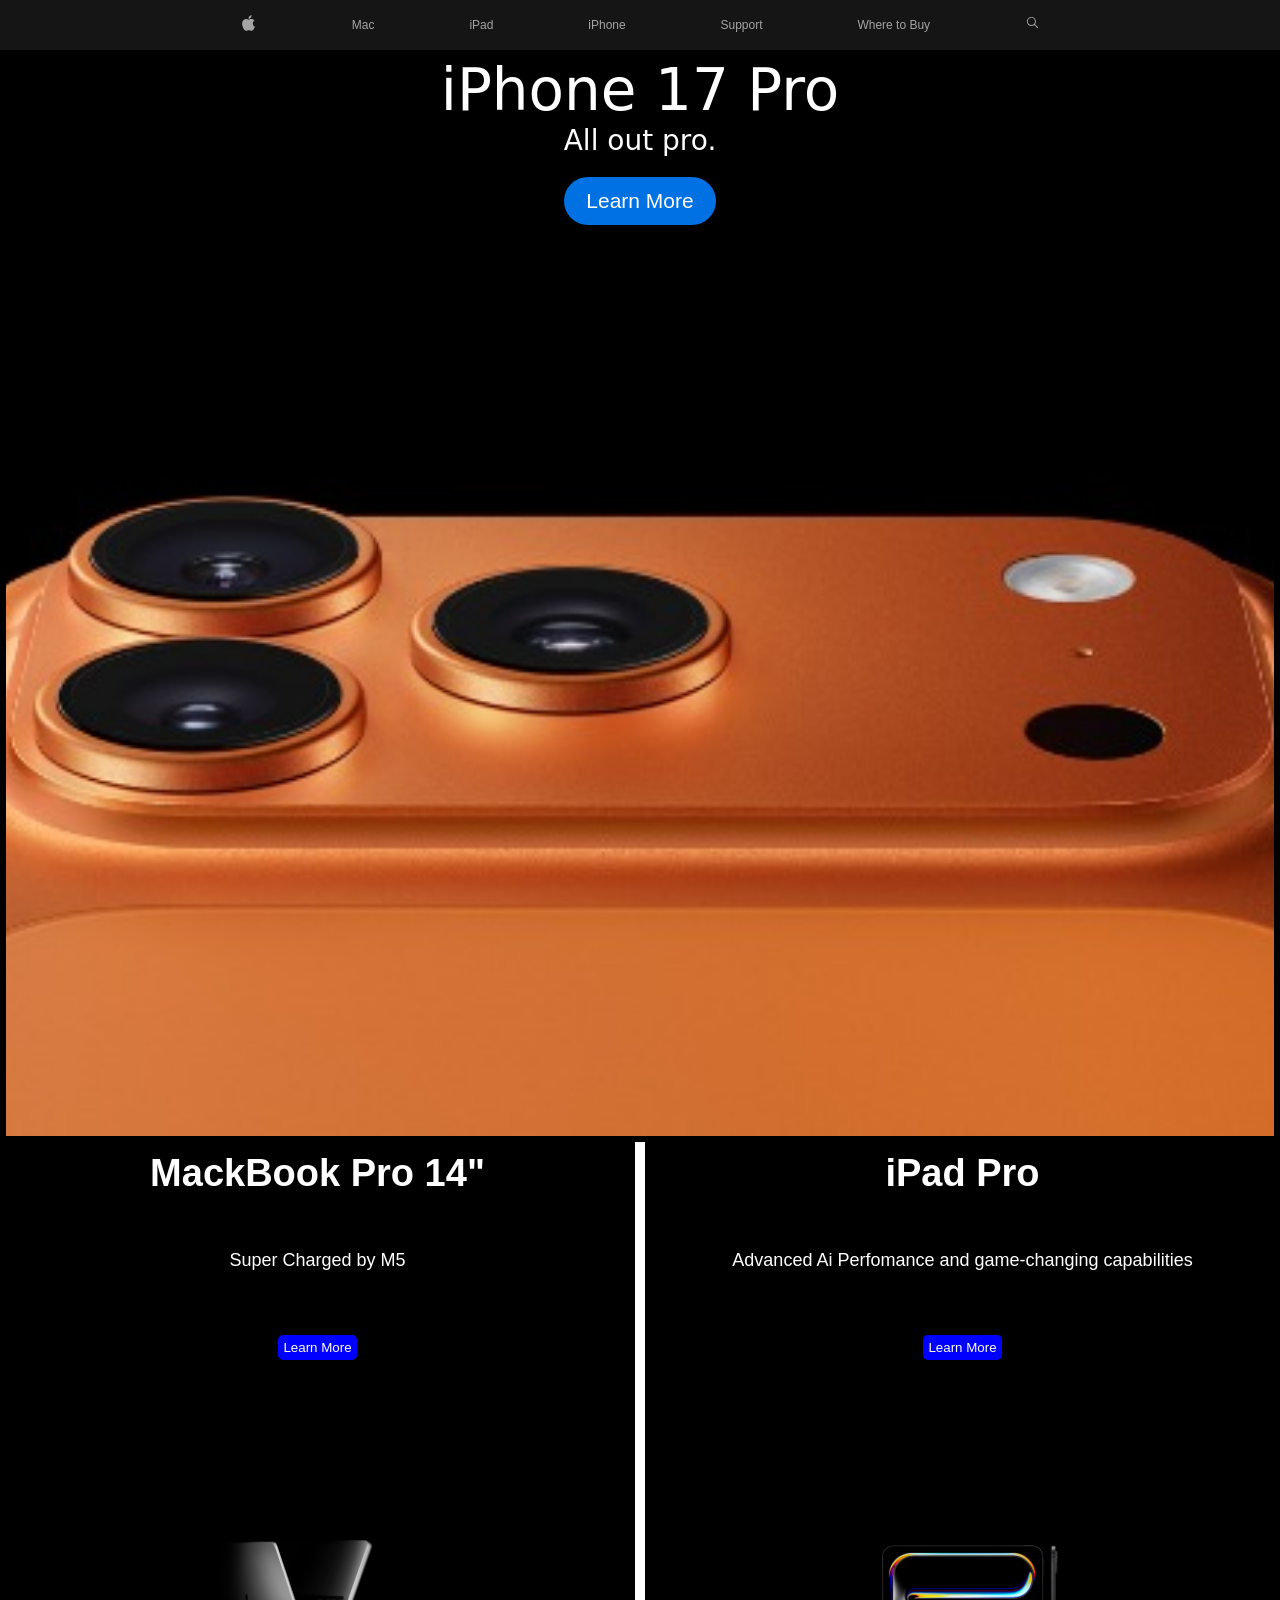
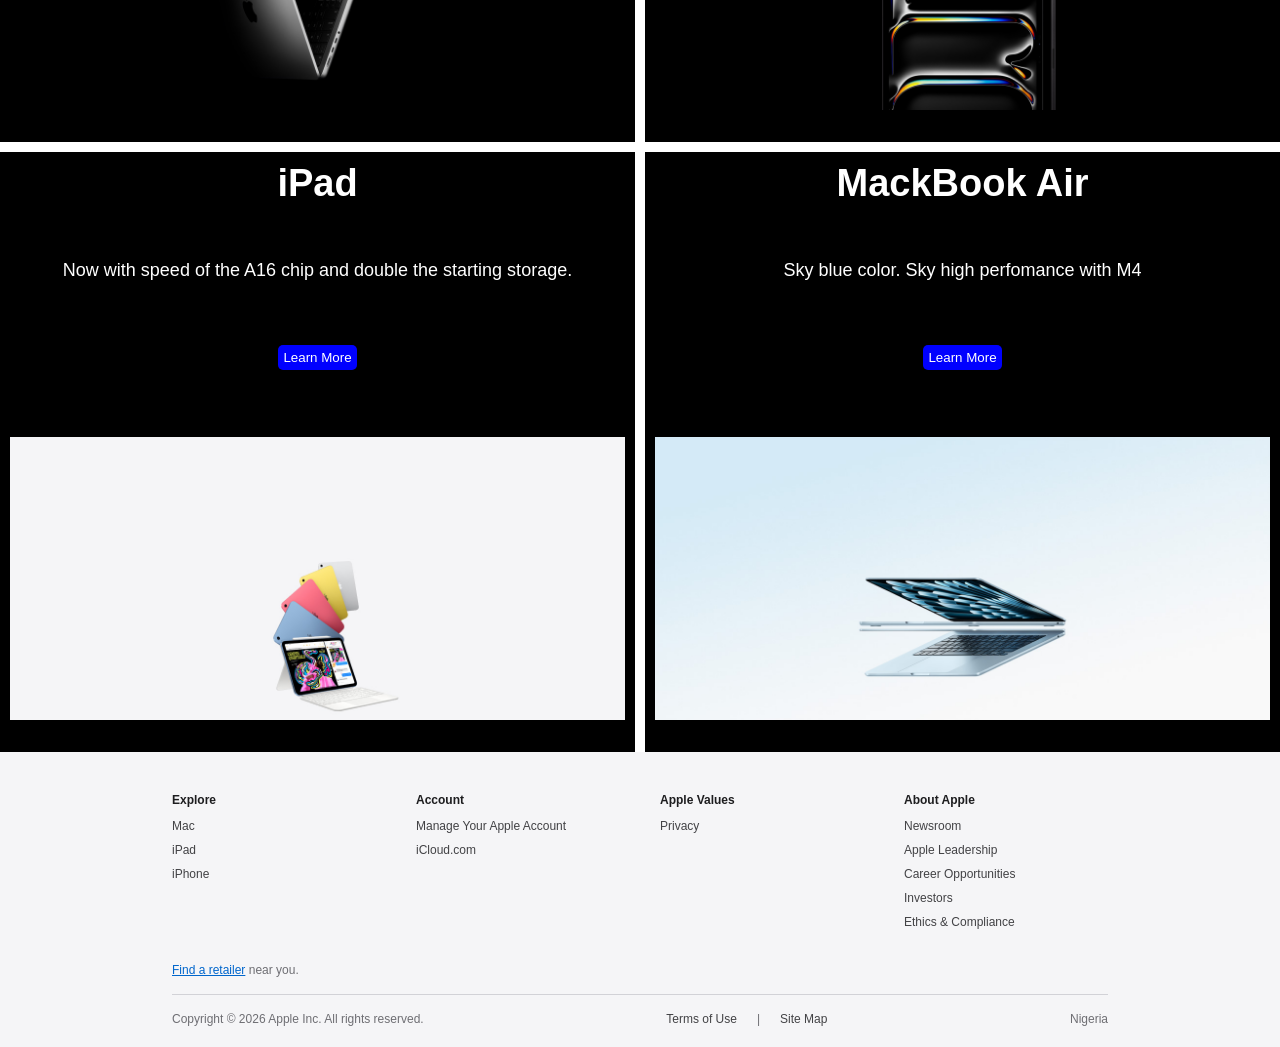
==== commit e7953ebb: "iphone page" ====
--- a/index.html
+++ b/index.html
@@ -10,7 +10,7 @@
     <link rel="stylesheet" href="Ldcss/navbar.css" />
     <link rel="stylesheet" href="Ldcss/hero.css" />
     <link rel="stylesheet" href="Ldcss/products.css" />
-    <link rel="stylesheet" href="Ldcss/features.css" />
+    <link rel="stylesheet" href="Ldcss/feature.css">
     <link rel="stylesheet" href="Ldcss/footer.css" />
   </head>
   <body>
@@ -196,41 +196,50 @@
         CSS:  /Ldcss/features.css
         Rule: all your styles must start with .features
       ================================================ -->
-      <section class="features">
+     <section class="features">
         <!-- DEV 4 PUT YOUR HTML HERE -->
          <section class="iphone">
-    <div class="write-up">
-
-      <h1>MackBook Pro 14"</h1>
-      <p>SuperCharged by M5</p>
-      <button>Learn More</button>
-      <img class="A" src="image/asset 22.jpeg" alt="">
-    </div>
-    
-      <div class="write-up">
-        <h1>iPad Pro</h1>
-        <p>Advanced Ai Perfomance<br>and game-changing capabilities</p>
-        <button>Learn More</button> 
-        <img class="A" src="image/asset 23.jpeg" alt="">   
-      </div>
-      
-      <div class="write-up">
-        <h1>iPad</h1>
-        <p>Now with speed of the A16 chip and <br>
-        double the starting storage.</p>
-        <button>Learn More</button>
-        <img class="C" src="image/asset 24.jpeg" alt="">
-
-      </div>
-          <div class="write-up">
-            <h1>MackBook Air</h1>
-            <p>Sky blue color. <br>Sky high perfomance with M4</p>
-            <button>Learn More</button>
-            <img class="C" src="image/asset 25.jpeg" alt="">
+
+            <div class="write-up">
+              <h1>MackBook Pro 14"</h1>
+              <p>Super Charged by M5</p>
+              <div class="N">
+                    <button class="Z">Learn More</button>
+                  </div>
+              <img class="A" src="Assets/image/asset 22.jpeg" alt="">
+            </div>
+            
+              <div class="write-up">
+                <h1>iPad Pro</h1>
+                <p>Advanced Ai Perfomance and game-changing capabilities</p>
+                <div class="N">
+                    <button class="Z">Learn More</button>
+                  </div>
+                <img class="A" src="Assets/image/asset 23.jpeg" alt="">   
+              </div>
+
+                <div class="write-up">
+                  <h1>iPad</h1>
+                  <p>Now with speed of the A16 chip and 
+                  double the starting storage.</p>
+                  <div class="N">
+                    <button class="Z">Learn More</button>
+                  </div>
+                  <img class="C" src="Assets/image/asset 24.jpeg" alt="">
+                </div>
+          
+                    <div class="write-up">
+                      <h1>MackBook Air</h1>
+                      <p>Sky blue color. Sky high perfomance with M4</p>
+                      <div class="N">
+                    <button class="Z">Learn More</button>
+                  </div>
+                      <img class="C" src="Assets/image/asset 25.jpeg" alt="">
+                    </div>
+            
+                  </section>
           </div>
-          </section>
       </section>
-
     </main>
 
 
--- a/Ldcss/feature.css
+++ b/Ldcss/feature.css
@@ -0,0 +1,63 @@
+.write-up {
+  background: black;
+  color: #fff;
+  text-align: center;
+  padding: 10px;
+  display: grid;
+  
+  justify-content: space-between;
+  
+  overflow: hidden;
+
+  height: 600px;
+  width: 100%;
+}
+.write-up h1 {
+  font-size: 38px;
+  font-weight: 600;
+  margin-bottom: 10px;
+}
+
+
+.write-up p {
+  font-size: 18px;
+  color: white;
+  margin-bottom: 20px;
+  
+}
+
+.write-up button:hover {
+  background: #005bb5;
+}
+.A{
+ margin: auto;
+ width: 100%;
+}
+.C{
+ margin: auto;
+ width:100% ;
+ 
+}
+.write-up button{
+  z-index: 1000;
+}
+.iphone{
+  display: grid;
+  grid-template-columns: repeat(2,1fr);
+  gap: 20px;
+  /* border: 5px solid; */
+
+  /* border-color: black; */
+  /* background-color: black; */
+  gap: 10px;
+
+}
+.Z{
+  background-color: blue;
+  color: white;
+  border: none;
+  padding: 5px;
+  border-radius: 5px;
+  cursor: pointer;
+
+}
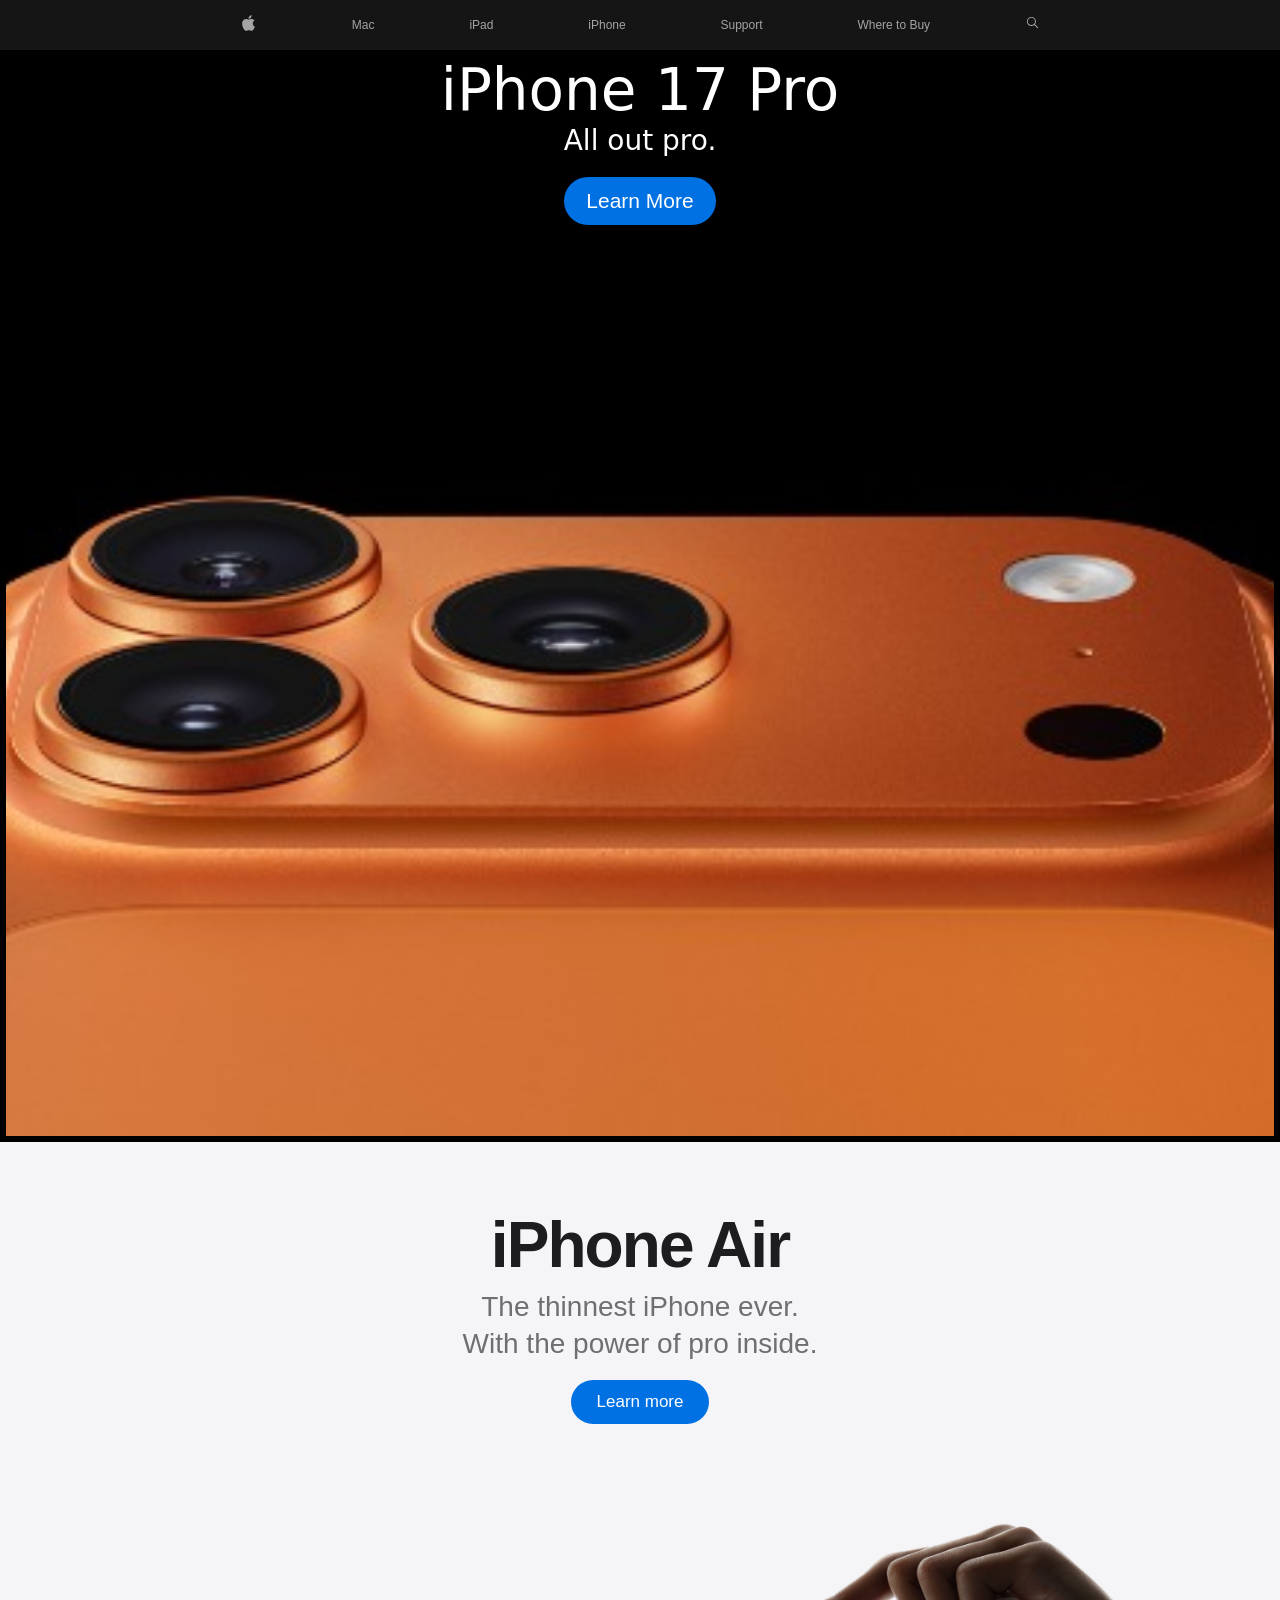
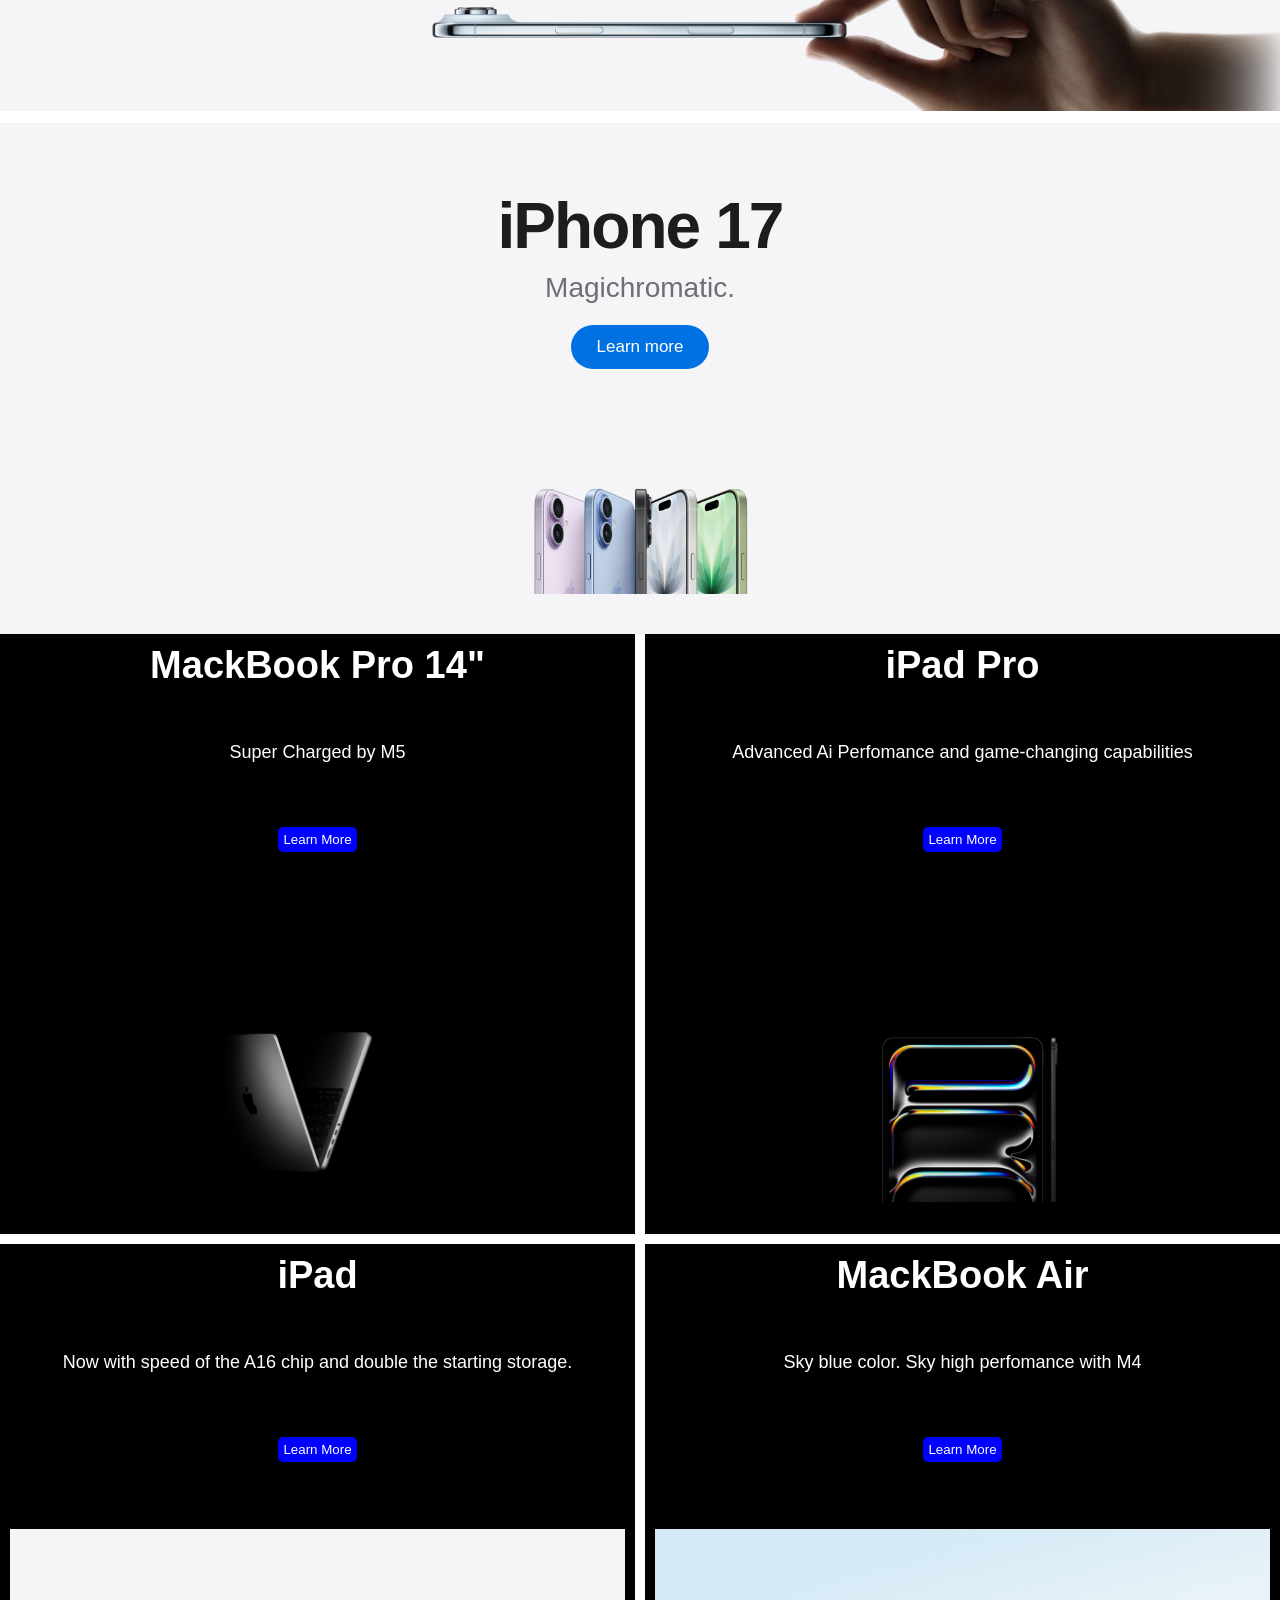
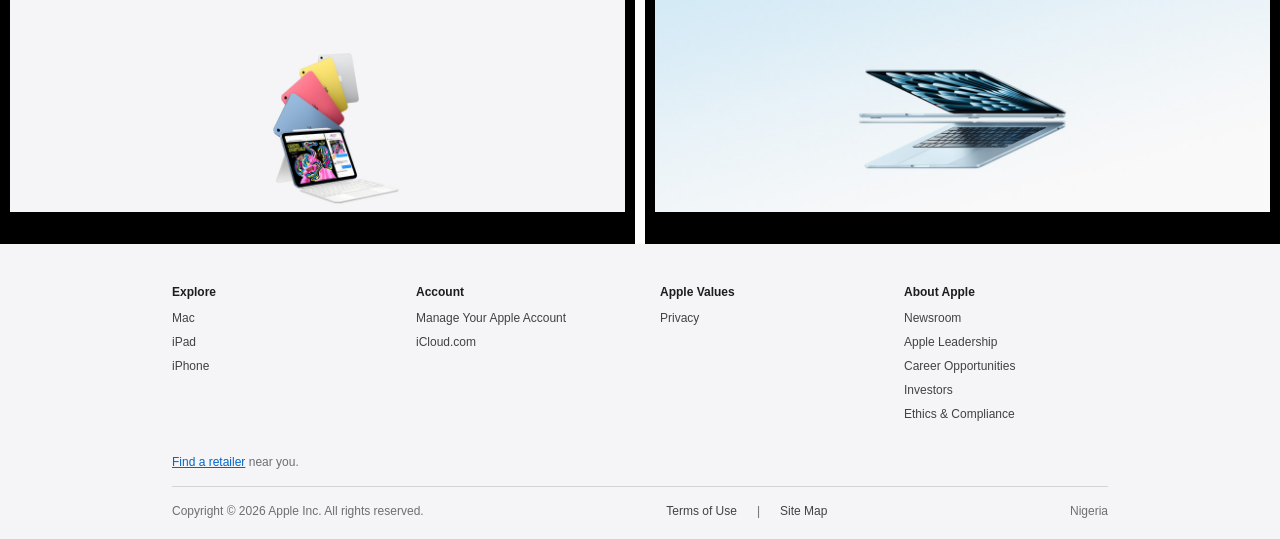
==== commit 2b3887b3: "Merge branch 'main' into jerrie-iphone-feature" ====
--- a/index.html
+++ b/index.html
@@ -176,7 +176,7 @@
         <!-- <img src="iphone img/image.jpeg" alt="iphone 17 pr0" width/> -->
         </div>
       </section>
-      </section>
+      
 
 
       <!-- ================================================
@@ -185,10 +185,63 @@
         CSS:  /Ldcss/products.css
         Rule: all your styles must start with .products
       ================================================ -->
-      <section class="products">
-        <!-- DEV 3 PUT YOUR HTML HERE -->
+      
+  <!-- DEV 3 PUT YOUR HTML HERE -->
+
+   <section class="products" style="width:100%;overflow:hidden;margin:0;padding:0;">
+
+        <!-- iPhone Air Hero -->
+        <section class="products-hero products-hero--light" style="width:100%;overflow:hidden;text-align:center;padding-top:70px;padding-bottom:0;background-color:#f5f5f7;">
+
+          <div class="products-hero__inner" style="max-width:700px;margin:0 auto;padding:0 24px;text-align:center;">
+            <h2 class="products-hero__headline" style="font-size:64px;font-weight:600;line-height:1.05;letter-spacing:-0.03em;color:#1d1d1f;margin:0 0 10px 0;text-align:center;">iPhone Air</h2>
+            <p class="products-hero__subhead" style="font-size:28px;font-weight:400;line-height:1.3;color:#6e6e73;margin:0 0 18px 0;text-align:center;">
+              The thinnest iPhone ever.<br>
+              With the power of pro inside.
+            </p>
+            <div class="products-hero__ctas" style="margin:0 0 40px 0;text-align:center;">
+              <a href="#" class="products-hero__btn" style="display:inline-block;background-color:#0071e3;color:#fff;padding:12px 26px;border-radius:980px;text-decoration:none;font-size:17px;font-weight:400;line-height:1.2;">Learn more</a>
+            </div>
+          </div>
+
+          <figure class="products-hero__image-wrap" style="margin:0;padding:0;width:100%;max-width:100%;overflow:hidden;">
+            <img
+              class="products-hero__image"
+              src="Assets/Images/asset 20.jpeg"
+              alt="iPhone Air"
+              style="display:block;width:100%;max-width:100%;height:auto;"
+            >
+          </figure>
+
+        </section>
+
+        <!-- Thin white divider line like Apple -->
+        <div class="products-divider" style="width:100%;height:12px;background-color:#fff;"></div>
+
+        <!-- iPhone 17 Hero -->
+        <section class="products-hero products-hero--dark" style="width:100%;overflow:hidden;text-align:center;padding-top:70px;padding-bottom:40px;background-color:#f5f5f7;">
+
+          <div class="products-hero__inner" style="max-width:700px;margin:0 auto;padding:0 24px;text-align:center;">
+            <h2 class="products-hero__headline" style="font-size:64px;font-weight:600;line-height:1.05;letter-spacing:-0.03em;color:#1d1d1f;margin:0 0 10px 0;text-align:center;">iPhone 17</h2>
+            <p class="products-hero__subhead" style="font-size:28px;font-weight:400;line-height:1.3;color:#6e6e73;margin:0 0 18px 0;text-align:center;">Magichromatic.</p>
+            <div class="products-hero__ctas" style="margin:0 0 40px 0;text-align:center;">
+              <a href="#" class="products-hero__btn" style="display:inline-block;background-color:#0071e3;color:#fff;padding:12px 26px;border-radius:980px;text-decoration:none;font-size:17px;font-weight:400;line-height:1.2;">Learn more</a>
+            </div>
+          </div>
+
+          <figure class="products-hero__image-wrap" style="margin:0;padding:0;width:100%;max-width:100%;overflow:hidden;text-align:center;">
+            <img
+              class="products-hero__image"
+              src="Assets/Images/asset 21.jpeg"
+              alt="iPhone 17"
+              style="display:block;max-width:75%;height:auto;margin:0 auto;"
+            >
+          </figure>
+
+        </section>
+
       </section>
-
+      
 
       <!-- ================================================
         DEV 4 — FEATURES SECTION - Simon
